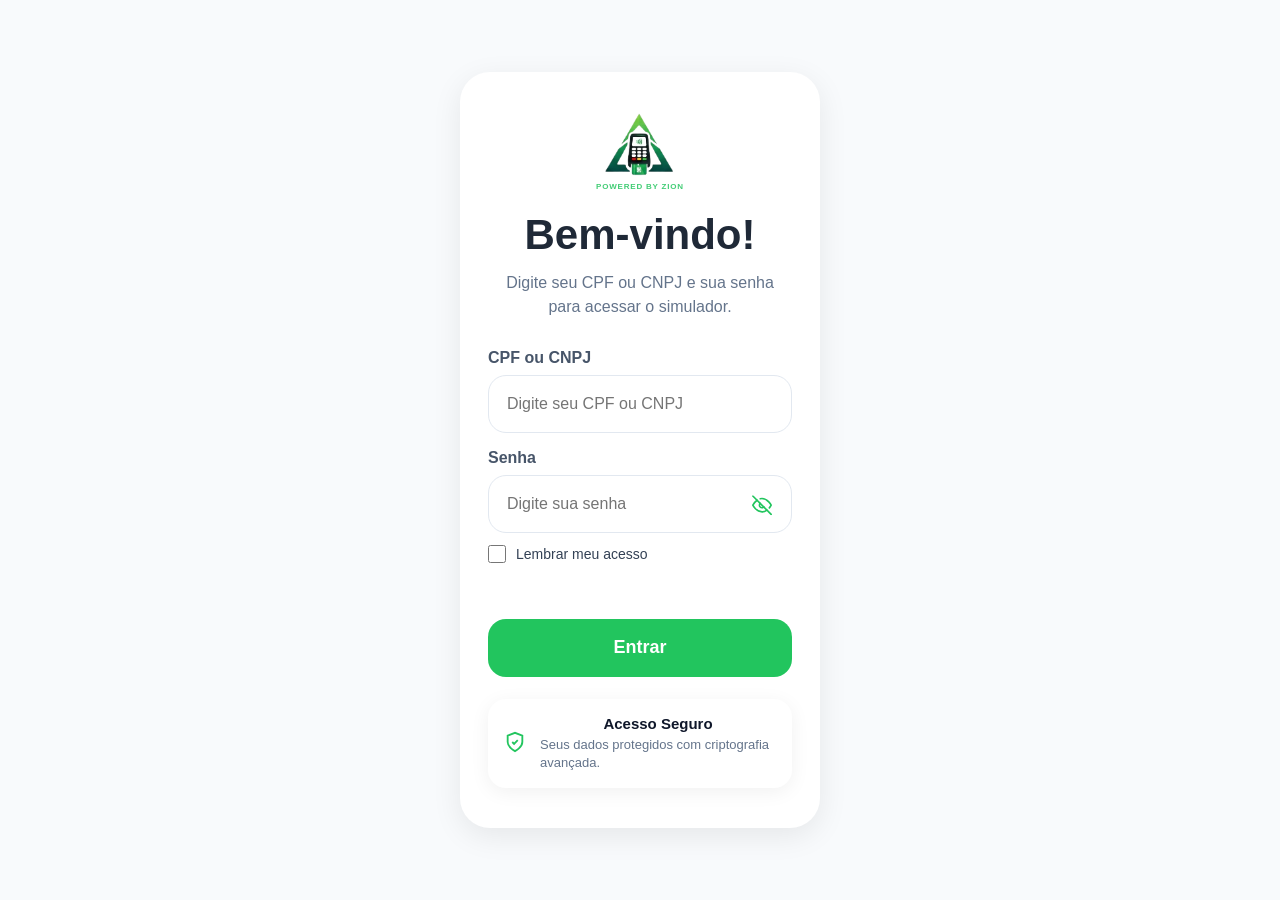
==== login-cliente.html @ 65c7a7a0 "Publicação inicial do frontend White Label Zion" ====
<!doctype html>
<html lang="pt-BR">
  <head>
    <meta charset="UTF-8" />

    <meta
      name="viewport"
      content="width=device-width, initial-scale=1.0, maximum-scale=1.0, user-scalable=no"
    />

    <title>Acesso Cliente</title>

    <link id="faviconEmpresa" rel="icon" href="img/sistema/favicon.png" />

    <link rel="stylesheet" href="css/login-cliente.css" />
  </head>

  <body>
    <div class="app-login">
      <!-- LOGO -->
      <div class="branding-zion">
        <img src="img/sistema/favicon.png" class="logo-zion" alt="Zion" />

        <span class="powered-by"> Powered by Zion </span>
      </div>

      <!-- TEXTO -->
      <h1>Bem-vindo!</h1>

      <p class="subtitulo">
        Digite seu CPF ou CNPJ e sua senha para acessar o simulador.
      </p>

      <!-- DOCUMENTO -->
      <label>CPF ou CNPJ</label>

      <input
        type="text"
        id="documentoCliente"
        placeholder="Digite seu CPF ou CNPJ"
        oninput="formatarDocumento(this)"
      />

      <!-- SENHA -->
      <label>Senha</label>

      <div class="senha-box">
        <input
          type="password"
          id="senhaCliente"
          placeholder="Digite sua senha"
        />

        <!-- ÍCONE OLHO -->
        <span
          id="icone-olho"
          class="toggle-senha"
          onclick="toggleSenhaCliente()"
        >
          <!-- olho fechado inicial -->
          <svg
            xmlns="http://www.w3.org/2000/svg"
            width="20"
            height="20"
            viewBox="0 0 24 24"
            fill="none"
            stroke="currentColor"
            stroke-width="2"
            stroke-linecap="round"
            stroke-linejoin="round"
          >
            <path
              d="M17.94 17.94A10.07 10.07 0 0 1 12 20c-7 0-11-8-11-8
              a18.45 18.45 0 0 1 5.06-5.94"
            ></path>

            <path
              d="M9.9 4.24A9.12 9.12 0 0 1 12 4c7 0 11 8 11 8
              a18.5 18.5 0 0 1-2.16 3.19"
            ></path>

            <path d="M14.12 14.12a3 3 0 1 1-4.24-4.24"></path>

            <line x1="1" y1="1" x2="23" y2="23"></line>
          </svg>
        </span>
      </div>

      <!-- LEMBRAR ACESSO -->
      <div class="lembrar-box">
        <input type="checkbox" id="lembrarCliente" />

        <label for="lembrarCliente"> Lembrar meu acesso </label>
      </div>

      <!-- BOTÃO -->
      <button onclick="entrarCliente()">Entrar</button>

      <!-- SEGURANÇA -->
      <div class="seguranca-box">
        <div class="icone-seguranca">
          <svg
            xmlns="http://www.w3.org/2000/svg"
            width="22"
            height="22"
            viewBox="0 0 24 24"
            fill="none"
            stroke="currentColor"
            stroke-width="2"
          >
            <path d="M12 22s8-4 8-10V5l-8-3-8 3v7c0 6 8 10 8 10z" />
            <path d="M9 12l2 2 4-4" />
          </svg>
        </div>

        <div class="texto-seguranca">
          <strong>Acesso Seguro</strong>

          <p>Seus dados protegidos com criptografia avançada.</p>
        </div>
      </div>

      <!-- ALERTA -->
      <div id="alertaCliente"></div>
    </div>

    <script src="js/login-cliente.js"></script>
  </body>
</html>
---- css/login-cliente.css ----
/* RESET */
* {
  margin: 0;
  padding: 0;
  box-sizing: border-box;
  -webkit-tap-highlight-color: transparent;
}

/* BODY */
body {
  font-family: "Segoe UI", Arial, sans-serif;

  background: #f8fafc;

  min-height: 100dvh;

  display: flex;
  justify-content: center;
  align-items: center;

  padding: 20px;

  padding-top: max(20px, env(safe-area-inset-top));
  padding-bottom: max(20px, env(safe-area-inset-bottom));
}

/* CARD */
.app-login {
  width: 100%;
  max-width: 360px;

  background: white;

  border-radius: 30px;

  padding: 40px 28px;

  box-shadow: 0 8px 30px rgba(0, 0, 0, 0.08);

  text-align: center;
}

/* LOGO */
.logo-zion {
  width: 70px;
  margin-bottom: 20px;
}

/* TITULO */
h1 {
  color: #1f2937;
  font-size: 42px;
  margin-bottom: 12px;
}

/* SUB */
.subtitulo {
  color: #64748b;
  line-height: 1.5;
  font-size: 16px;
  margin-bottom: 30px;
}

/* LABEL */
label {
  display: block;
  text-align: left;

  color: #475569;
  font-weight: 600;

  margin-bottom: 8px;
  margin-top: 16px;
}

/* INPUT */
input {
  width: 100%;

  height: 58px;

  border: 1px solid #e2e8f0;
  border-radius: 18px;

  padding: 0 18px;

  font-size: 16px;

  outline: none;
}

input:focus {
  border-color: #22c55e;
}

/* BOTAO */
button {
  width: 100%;

  height: 58px;

  border: none;
  border-radius: 18px;

  background: #22c55e;
  color: white;

  font-size: 18px;
  font-weight: bold;

  margin-top: 28px;

  cursor: pointer;
}

/* AVISO */
.aviso-login {
  margin-top: 28px;

  color: #64748b;

  line-height: 1.5;

  font-size: 14px;
}
/* =====================================
   👁 SENHA COM ÍCONE INTERNO
===================================== */

.senha-box {
  position: relative;
}

.senha-box input {
  padding-right: 55px;
}

.toggle-senha {
  position: absolute;

  right: 18px;

  top: 50%;

  transform: translateY(-45%);

  cursor: pointer;

  color: #22c55e; /* verde do sistema */

  display: flex;
  align-items: center;
  justify-content: center;

  width: 24px;
  height: 24px;
}
/* Remove olho nativo do Edge / IE */
input[type="password"]::-ms-reveal,
input[type="password"]::-ms-clear {
  display: none;
}

/* Remove extras em navegadores WebKit/Chromium */
input[type="password"]::-webkit-credentials-auto-fill-button,
input[type="password"]::-webkit-textfield-decoration-container {
  display: none !important;
}
/* ========================================
   LEMBRAR ACESSO
======================================== */

.lembrar-box {
  display: flex;
  align-items: center;
  gap: 10px;
  margin: 12px 0 28px 0;
}

.lembrar-box input[type="checkbox"] {
  width: 18px;
  height: 18px;
  cursor: pointer;
  accent-color: #22c55e;
  flex-shrink: 0;
}

.lembrar-box label {
  margin: 0;
  font-size: 14px;
  font-weight: 500;
  color: #334155;
  cursor: pointer;
}
/* ========================================
   BRANDING ZION
======================================== */

.branding-zion {
  display: flex;
  flex-direction: column;
  align-items: center;
  margin-bottom: 20px;
}

.logo-zion {
  width: 70px;
  margin-bottom: 6px;
}

.powered-by {
  font-size: 8px;
  font-weight: 600;
  color: #22c55e;
  letter-spacing: 0.8px;
  text-transform: uppercase;
  opacity: 0.85;
}
/* ========================================
   CARD SEGURANÇA
======================================== */

.seguranca-box {
  display: flex;
  align-items: center;
  gap: 14px;

  margin-top: 22px;
  padding: 16px;

  border-radius: 18px;

  background: #ffffff;

  box-shadow: 0 4px 20px rgba(0, 0, 0, 0.06);
}

.icone-seguranca {
  color: #22c55e;
  flex-shrink: 0;
}

.texto-seguranca strong {
  display: block;
  font-size: 15px;
  color: #0f172a;
  margin-bottom: 4px;
}

.texto-seguranca p {
  margin: 0;
  font-size: 13px;
  text-align: left;
  line-height: 1.4;
  color: #64748b;
}
/* ========================================
   ALERTA LOGIN CLIENTE
======================================== */

/* ========================================
   ALERTA LOGIN CLIENTE - CENTRAL
======================================== */

#alertaCliente {
  position: fixed;

  top: 50%;
  left: 50%;

  transform: translate(-50%, -50%) scale(0.95);

  width: 85%;
  max-width: 320px;

  padding: 18px;

  border-radius: 18px;

  background: #f0fdf4;

  border: 1px solid #86efac;

  box-shadow: 0 12px 40px rgba(0, 0, 0, 0.12);

  color: #166534;

  font-size: 14px;
  font-weight: 500;
  line-height: 1.5;

  text-align: center;

  opacity: 0;
  pointer-events: none;

  transition: all 0.3s ease;

  z-index: 9999;
}

#alertaCliente.show {
  opacity: 1;

  transform: translate(-50%, -50%) scale(1);
}
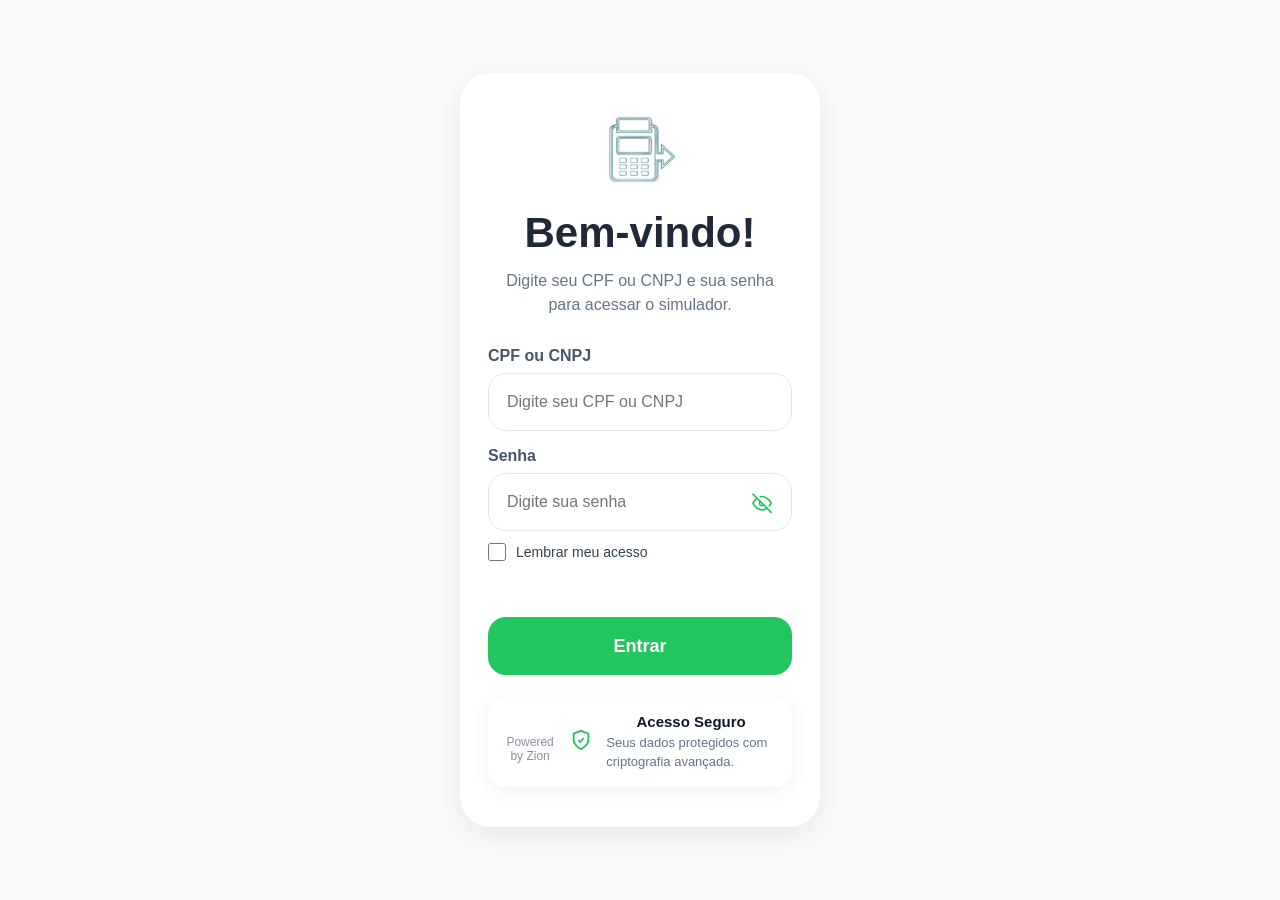
==== commit 405e175e: "Update login branding and favicon" ====
--- a/login-cliente.html
+++ b/login-cliente.html
@@ -20,8 +20,6 @@
       <!-- LOGO -->
       <div class="branding-zion">
         <img src="img/sistema/favicon.png" class="logo-zion" alt="Zion" />
-
-        <span class="powered-by"> Powered by Zion </span>
       </div>
 
       <!-- TEXTO -->
@@ -98,6 +96,7 @@
 
       <!-- SEGURANÇA -->
       <div class="seguranca-box">
+        <div class="assinatura-zion">Powered by Zion</div>
         <div class="icone-seguranca">
           <svg
             xmlns="http://www.w3.org/2000/svg"
--- a/css/login-cliente.css
+++ b/css/login-cliente.css
@@ -304,3 +304,11 @@
 
   transform: translate(-50%, -50%) scale(1);
 }
+.assinatura-zion {
+  text-align: center;
+  margin-top: 14px;
+  font-size: 12px;
+  color: #7a8599;
+  font-weight: 500;
+  opacity: 0.9;
+}
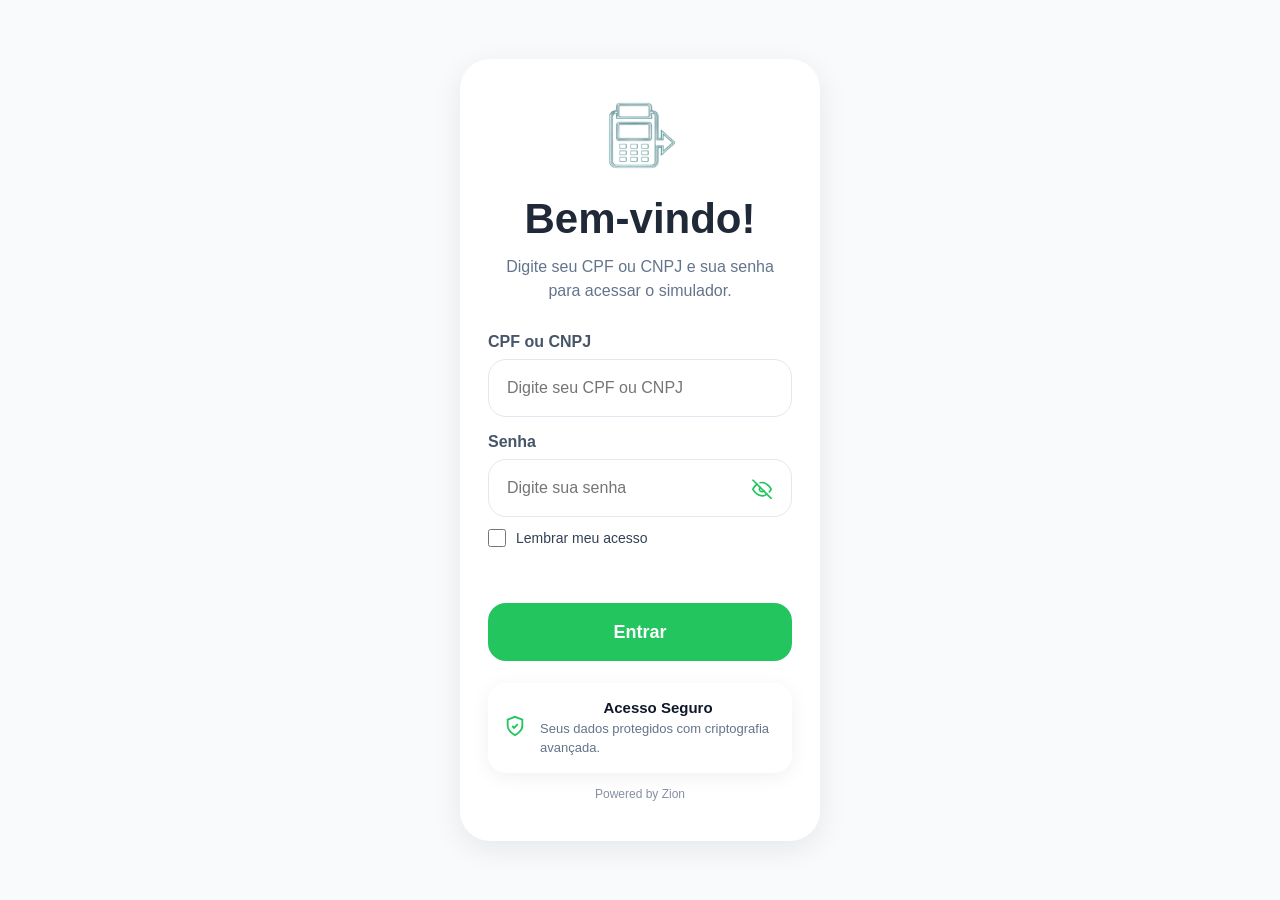
==== commit a3bba31d: "Refina identidade visual login white label" ====
--- a/login-cliente.html
+++ b/login-cliente.html
@@ -95,8 +95,8 @@
       <button onclick="entrarCliente()">Entrar</button>
 
       <!-- SEGURANÇA -->
+      <!-- SEGURANÇA -->
       <div class="seguranca-box">
-        <div class="assinatura-zion">Powered by Zion</div>
         <div class="icone-seguranca">
           <svg
             xmlns="http://www.w3.org/2000/svg"
@@ -114,10 +114,12 @@
 
         <div class="texto-seguranca">
           <strong>Acesso Seguro</strong>
-
           <p>Seus dados protegidos com criptografia avançada.</p>
         </div>
       </div>
+
+      <!-- ASSINATURA -->
+      <div class="assinatura-zion">Powered by Zion</div>
 
       <!-- ALERTA -->
       <div id="alertaCliente"></div>
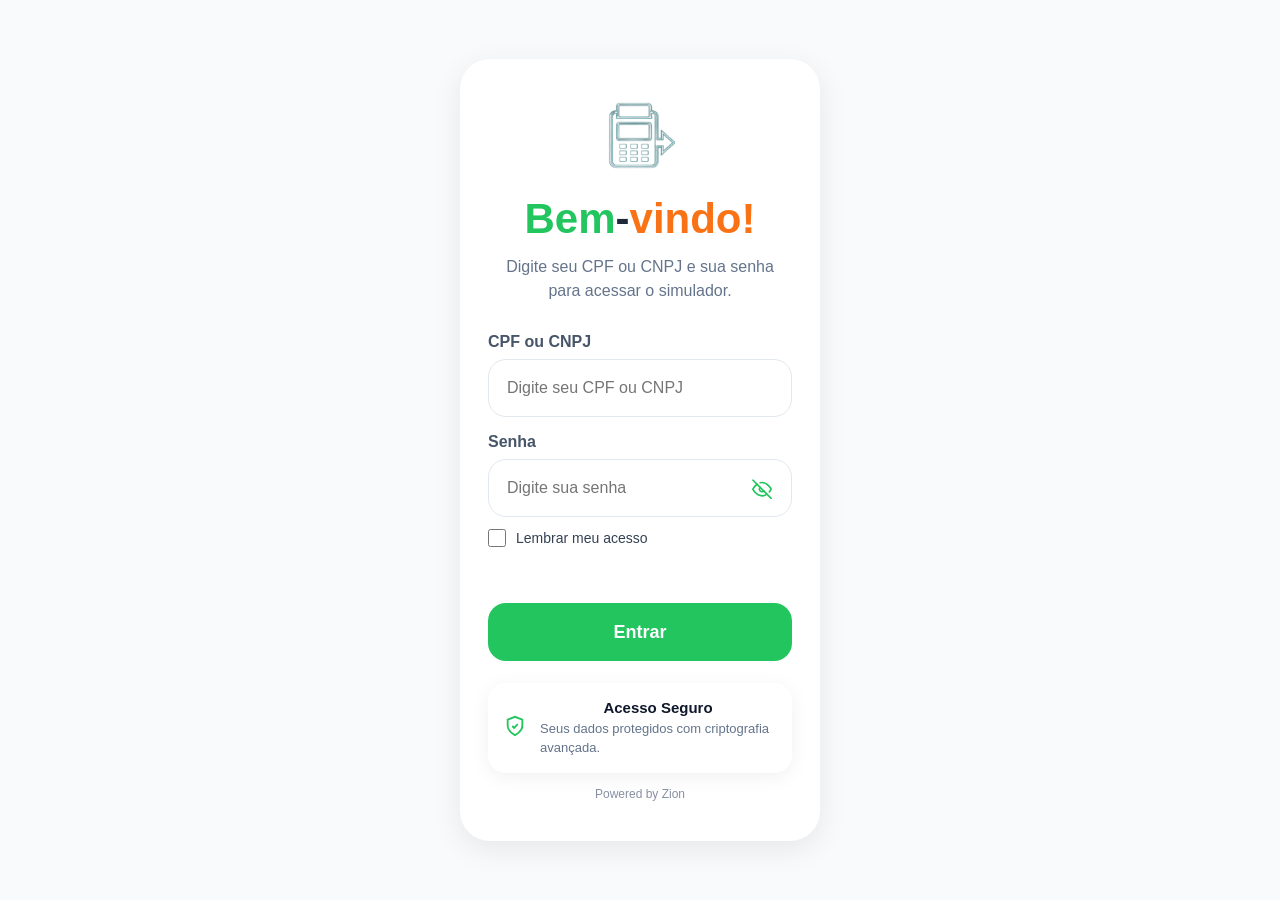
==== commit 55d64f96: "Melhora identidade visual do titulo" ====
--- a/login-cliente.html
+++ b/login-cliente.html
@@ -10,7 +10,12 @@
 
     <title>Acesso Cliente</title>
 
-    <link id="faviconEmpresa" rel="icon" href="img/sistema/favicon.png" />
+    <link
+      id="faviconEmpresa"
+      rel="icon"
+      type="image/png"
+      href="img/sistema/favicon.png?v=2"
+    />
 
     <link rel="stylesheet" href="css/login-cliente.css" />
   </head>
@@ -23,8 +28,11 @@
       </div>
 
       <!-- TEXTO -->
-      <h1>Bem-vindo!</h1>
-
+      <h1>
+        <span class="titulo-verde">Bem</span>-<span class="titulo-laranja"
+          >vindo!</span
+        >
+      </h1>
       <p class="subtitulo">
         Digite seu CPF ou CNPJ e sua senha para acessar o simulador.
       </p>
--- a/css/login-cliente.css
+++ b/css/login-cliente.css
@@ -312,3 +312,10 @@
   font-weight: 500;
   opacity: 0.9;
 }
+.titulo-verde {
+  color: #22c55e; /* verde do botão */
+}
+
+.titulo-laranja {
+  color: #f97316; /* laranja elegante */
+}
